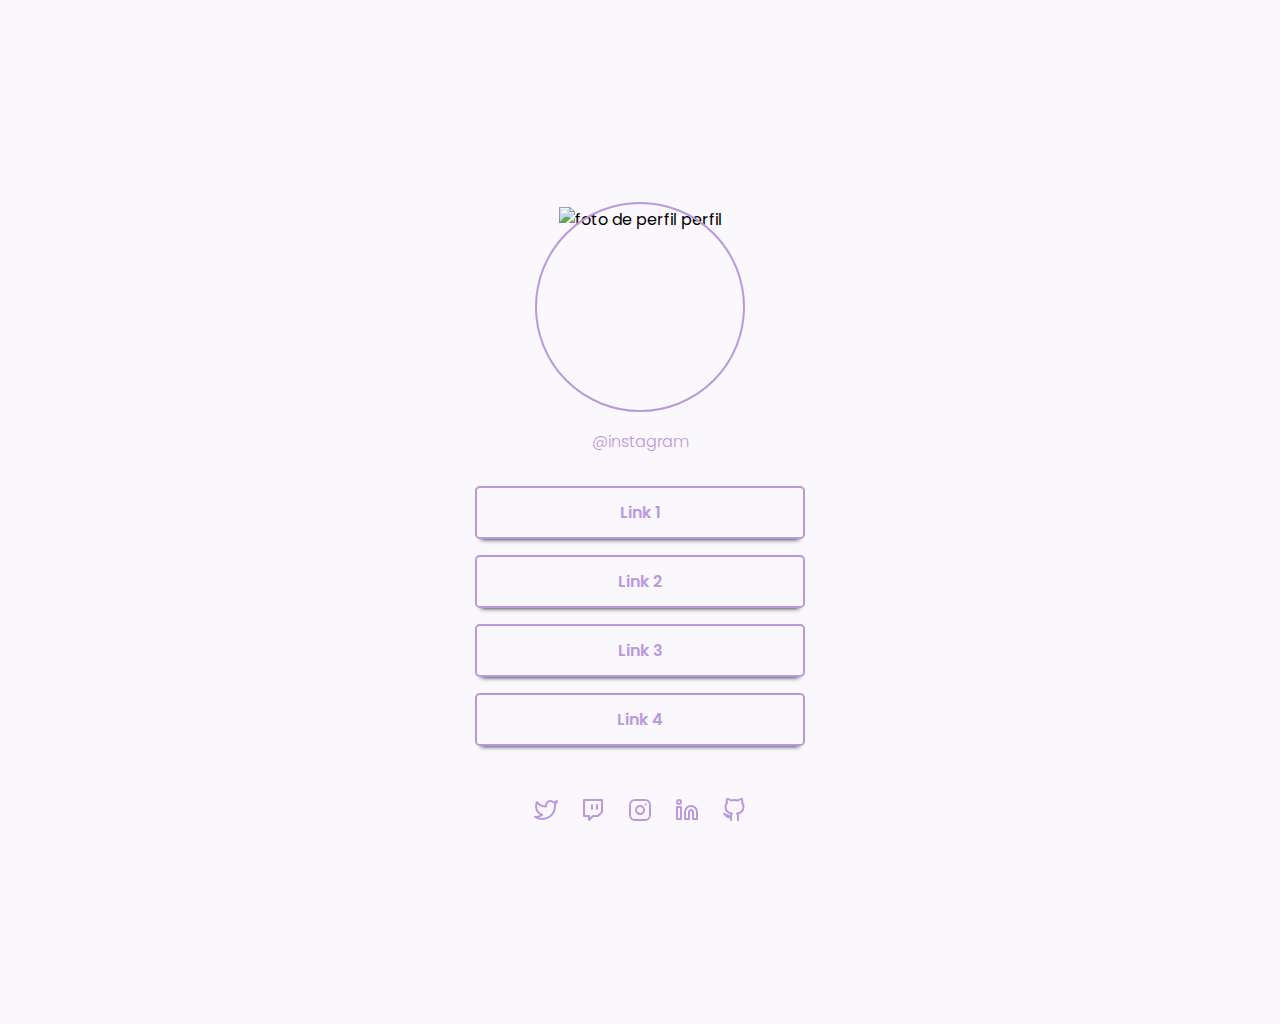
==== Desafio_Social_Tree/index.html @ 1da9c3a5 "rename folder" ====
<!DOCTYPE html>
<html lang="pt-br">
  <head>
    <meta charset="UTF-8" />
    <meta http-equiv="X-UA-Compatible" content="IE=edge" />
    <meta name="viewport" content="width=device-width, initial-scale=1.0" />
    <!--Fonts-->
    <link rel="preconnect" href="https://fonts.googleapis.com" />
    <link rel="preconnect" href="https://fonts.gstatic.com" crossorigin />
    <link
      href="https://fonts.googleapis.com/css2?family=Poppins:wght@300;600&display=swap"
      rel="stylesheet"
    />
    <!--FavIcon-->
    <link rel="apple-touch-icon" sizes="180x180" href="./assets/favicon_io/apple-touch-icon.png" />
    <link rel="icon" type="image/png" sizes="32x32" href="./assets/favicon_io/favicon-32x32.png" />
    <link rel="icon" type="image/png" sizes="16x16" href="./assets/favicon_io/favicon-16x16.png" />
    <link rel="manifest" href="/site.webmanifest" />
    <!--Styles-->
    <link rel="stylesheet" href="style.css" />
    <title>Social Tree</title>
  </head>
  <body>
    <div class="container">
      <div class="avatar">
        <span class="ext-circle"></span>
        <img
          src="https://images.unsplash.com/photo-1494790108377-be9c29b29330?ixlib=rb-1.2.1&ixid=MnwxMjA3fDB8MHxwaG90by1wYWdlfHx8fGVufDB8fHx8&auto=format&fit=crop&w=387&q=80"
          alt="foto de perfil perfil"
        />
      </div>
      <p class="link-instagram">
        <a
          href="
        https://www.instagram.com"
          >@instagram</a
        >
      </p>
      <div class="links">
        <div class="numbers-links"><a href="#">Link 1</a></div>
        <div class="numbers-links"><a href="#">Link 2</a></div>
        <div class="numbers-links"><a href="#">Link 3</a></div>
        <div class="numbers-links"><a href="#">Link 4</a></div>
      </div>
      <div class="icons">
        <ul>
          <li><a href="https://twitter.com/" target="_blank"><img src="./assets/twitter.svg" alt="Links para o Twitter" /></a></li>
          <li><a href="https://www.twitch.tv/" target="_blank"><img src="./assets/twitch.svg" alt="Link para a Twitch" /></a></li>
          <li><a href="https://www.instagram.com" target="_blank"><img src="./assets/instagram.svg" alt="Link para o Instagram" /></a></li>
          <li><a href="https://www.linkedin.com/" target="_blank"><img src="./assets/linkedin.svg" alt="Link para o Linkedin"/></a></li>
          <li><a href="https://github.com" target="_blank"><img src="./assets/github.svg" alt="Link para o Github"/></a></li>
        </ul>
      </div>
    </div>
  </body>
</html>
---- Desafio_Social_Tree/style.css ----
/* RESET */
*{
  margin: 0% auto;
  padding: 0%;
}

ul {
  list-style: none;
}

a {
  text-decoration: none;
}

/*******VARIABLES***********/
:root {
  /* Color */
  --hue: 270;
  --body-bg-color: hsl(var(--hue) 60% 98%);
  --purple: hsl(var(--hue) 50% 73%);
  /* Size Font*/
  --family-font: 'Poppins', sans-serif;
}

/*******BASE***********/
body {
  background-color: var(--body-bg-color);
  font-family: 'Poppins', sans-serif;
  -webkit-font-smoothing: antialiased;
  display: grid;
  place-items: center;
}

.container {
  max-width: 21.875rem;
  margin-left: auto;
  margin-right: auto;
  text-align: center;
}

.avatar {
  width: 12.5rem;
  height: 12.5rem;
  margin: 12.9375rem auto 0;
  position: relative;
  /*Agora ao invés do position absolute fizer o top -15px na página inteira, ele fará em relação a esta classe avatar, por isso o "relative"*/
}
.avatar span {
  position: absolute;
  width: 12.875rem;
  height: 12.875rem;
  border-radius: 100%;
  border-style: solid;
  border-width: 0.125rem;
  line-height: 3.125rem;
  border-color: var(--purple);
  background-color: rgba(0, 0, 0, 0);
  top: -.3rem;
  left: -.3rem;
  /*Por causa das configurações de clippy-path no estilo abaixo, este cara perdeu o seu nível, retornaremos isso usando o z-index, trazendo ele pra frente*/
  z-index: 1;
}
.avatar > img {
  width: 12.5rem;
  height: 12.5rem;
  object-fit: cover;
  /*Esta funcionalidade object-fit, vai fazer com que a minha imagem se adapte, não fique toda esticada, desproporcional, então vamos cobrir (cover)*/
  /*clip-path: polygon(0 25%, 50% 0, 100% 25%, 100% 75%, 50% 100%, 0 75%);*/
  clip-path: circle(6.25rem at center);
  /*Podemos usar uma ferramenta online pra construir melhor nosso polígino, digitando no google: clippy css. E copiando */

  /*Esse sinal > vai selecionar dentro do avatar a imagem que está no primeiro nível, já que a outra que está dentro do span está no segundo, e eu não quero modificar ela agora.*/
}

p.link-instagram{
  width: 6.1875rem;
  height: 1.5rem;
  margin-top: 1.375rem;
}
.link-instagram {
  display: flex;
}
.link-instagram a{
  justify-content: center;
  font: 300 1rem var(--family-font);
  color: var(--purple);
  border-radius: 50%;
}

.links{
  margin-top: 2.0625rem;
}

.numbers-links{
  display: flex;
  width: 20.375rem;
  height: 3.0625rem;
  border-color: var(--purple);
  border-style: solid;
  border-width: 2px;
  line-height: 50px;
  border-radius: 0.3rem 0.3rem;
  align-items: center;
  margin-bottom: 1rem;
  box-shadow: 0 0.375rem 0.3125rem -0.375rem black;
}

.numbers-links a {
  display: flex;
  width: 3.75rem;
  height: 1.5rem;
  align-items: center;
  justify-content: center;
  color: var(--purple);
  font: 600 1rem var(--family-font);
}

.icons{
  margin-bottom: 12.625rem;
}
.icons ul{
  margin-top: 3.25rem;
  width: 15.92rem;
  height: 1.5rem;
  text-align: center;
  padding: 0;
}
.icons li{
  display:inline-block;
  vertical-align: top;
  padding: 0 0.6rem;
  height: 1.5rem;
}
.icons li img{
  max-width: 100%;
  height: auto;
}
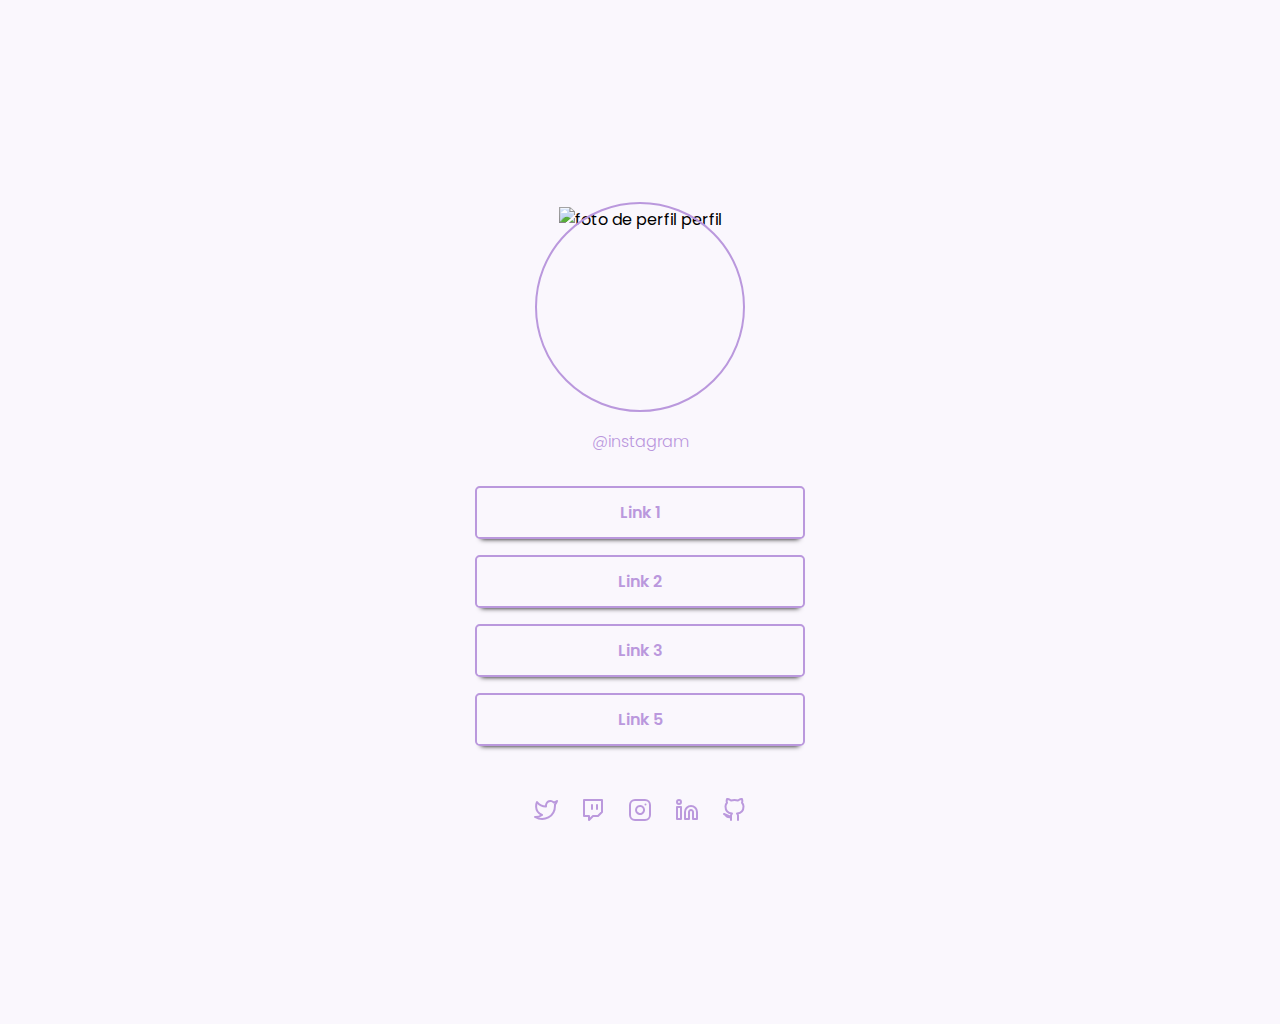
==== commit 3e23b125: "test update netify" ====
--- a/Desafio_Social_Tree/index.html
+++ b/Desafio_Social_Tree/index.html
@@ -40,7 +40,7 @@
         <div class="numbers-links"><a href="#">Link 1</a></div>
         <div class="numbers-links"><a href="#">Link 2</a></div>
         <div class="numbers-links"><a href="#">Link 3</a></div>
-        <div class="numbers-links"><a href="#">Link 4</a></div>
+        <div class="numbers-links"><a href="#">Link 5</a></div>
       </div>
       <div class="icons">
         <ul>
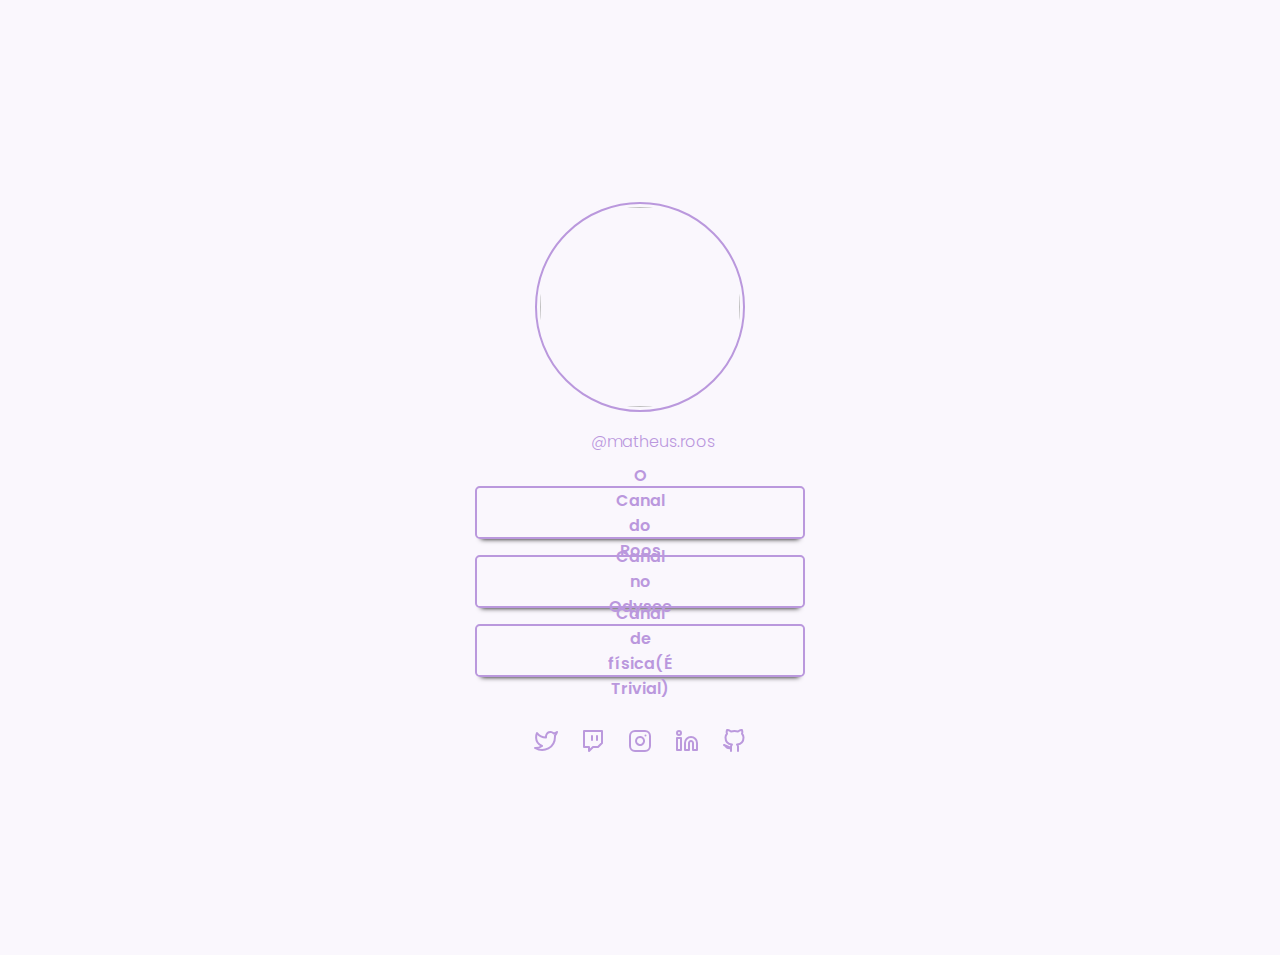
==== commit a48388cb: "change color svg" ====
--- a/Desafio_Social_Tree/index.html
+++ b/Desafio_Social_Tree/index.html
@@ -24,31 +24,32 @@
     <div class="container">
       <div class="avatar">
         <span class="ext-circle"></span>
-        <img
+        <!--<img
           src="https://images.unsplash.com/photo-1494790108377-be9c29b29330?ixlib=rb-1.2.1&ixid=MnwxMjA3fDB8MHxwaG90by1wYWdlfHx8fGVufDB8fHx8&auto=format&fit=crop&w=387&q=80"
           alt="foto de perfil perfil"
-        />
+        />-->
+        <img src="./assets/perfil_insta2.jpg" alt="">
       </div>
       <p class="link-instagram">
         <a
           href="
-        https://www.instagram.com"
-          >@instagram</a
+        https://www.instagram.com/matheus.roos/"
+          >@matheus.roos</a
         >
       </p>
       <div class="links">
-        <div class="numbers-links"><a href="#">Link 1</a></div>
-        <div class="numbers-links"><a href="#">Link 2</a></div>
-        <div class="numbers-links"><a href="#">Link 3</a></div>
-        <div class="numbers-links"><a href="#">Link 5</a></div>
+        <div class="numbers-links"><a href="https://www.youtube.com/ocanaldoroos">O Canal do Roos</a></div>
+        <div class="numbers-links"><a href="https://odysee.com/@ocanaldoroos:b">Canal no Odysee</a></div>
+        <div class="numbers-links"><a href="https://www.youtube.com/channel/UCUhhZNm7iHgF72FJUrmF6lg">Canal de física(É Trivial)</a></div>
+        <!--<div class="numbers-links"><a href="#">Link 5</a></div>-->
       </div>
       <div class="icons">
-        <ul>
+        <ul id="icones">
           <li><a href="https://twitter.com/" target="_blank"><img src="./assets/twitter.svg" alt="Links para o Twitter" /></a></li>
           <li><a href="https://www.twitch.tv/" target="_blank"><img src="./assets/twitch.svg" alt="Link para a Twitch" /></a></li>
-          <li><a href="https://www.instagram.com" target="_blank"><img src="./assets/instagram.svg" alt="Link para o Instagram" /></a></li>
-          <li><a href="https://www.linkedin.com/" target="_blank"><img src="./assets/linkedin.svg" alt="Link para o Linkedin"/></a></li>
-          <li><a href="https://github.com" target="_blank"><img src="./assets/github.svg" alt="Link para o Github"/></a></li>
+          <li><a href="https://www.instagram.com/matheus.roos/" target="_blank"><img src="./assets/instagram.svg" alt="Link para o Instagram" /></a></li>
+          <li><a href="https://www.linkedin.com/in/matheus-roos-869a83109/" target="_blank"><img src="./assets/linkedin.svg" alt="Link para o Linkedin"/></a></li>
+          <li><a href="https://github.com/7Roos" target="_blank"><img src="./assets/github.svg" alt="Link para o Github"/></a></li>
         </ul>
       </div>
     </div>
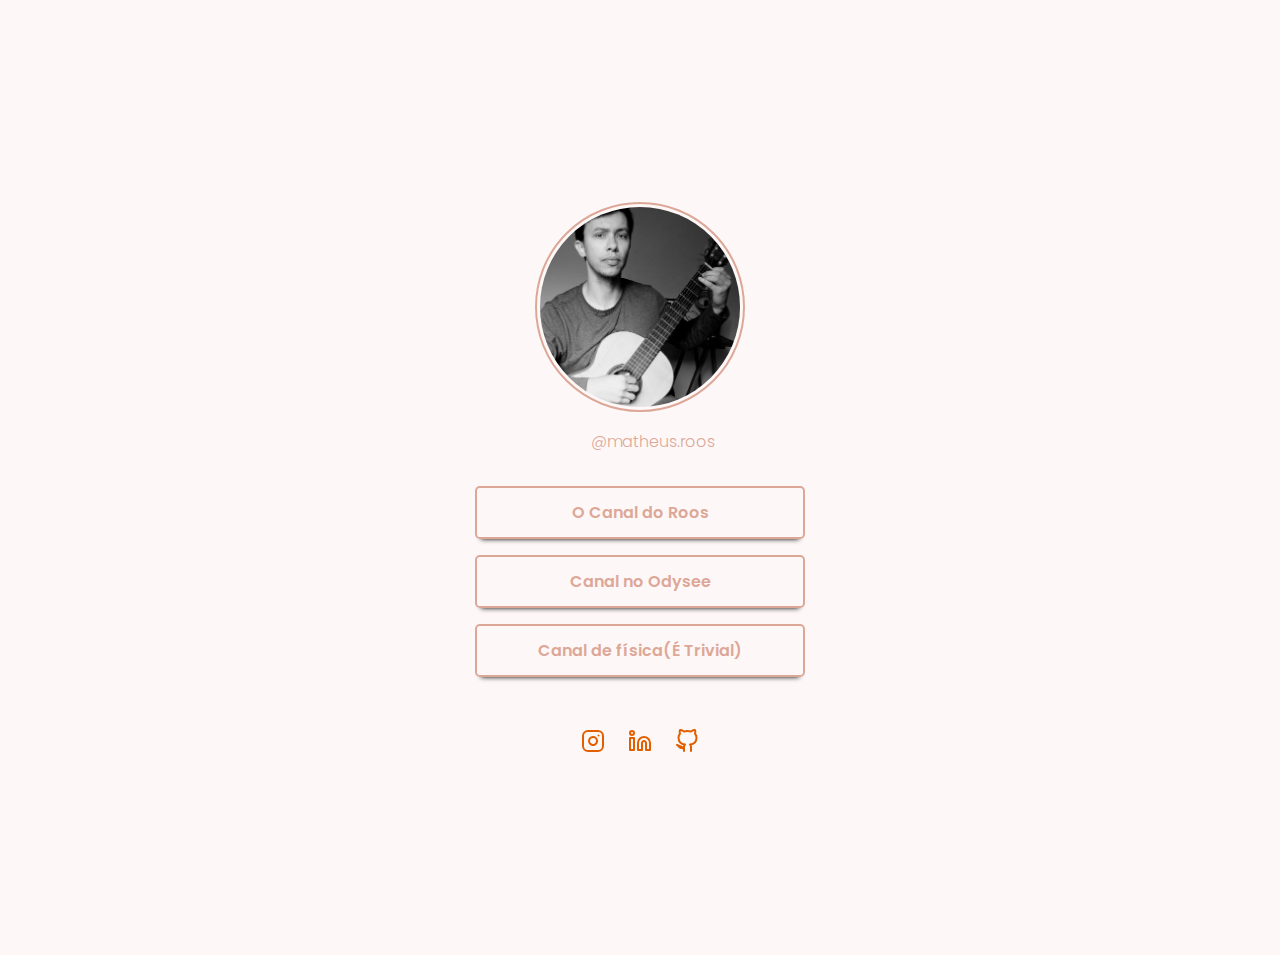
==== commit 3871f16f: "target blank" ====
--- a/Desafio_Social_Tree/index.html
+++ b/Desafio_Social_Tree/index.html
@@ -12,9 +12,23 @@
       rel="stylesheet"
     />
     <!--FavIcon-->
-    <link rel="apple-touch-icon" sizes="180x180" href="./assets/favicon_io/apple-touch-icon.png" />
-    <link rel="icon" type="image/png" sizes="32x32" href="./assets/favicon_io/favicon-32x32.png" />
-    <link rel="icon" type="image/png" sizes="16x16" href="./assets/favicon_io/favicon-16x16.png" />
+    <link
+      rel="apple-touch-icon"
+      sizes="180x180"
+      href="./assets/favicon_io/apple-touch-icon.png"
+    />
+    <link
+      rel="icon"
+      type="image/png"
+      sizes="32x32"
+      href="./assets/favicon_io/favicon-32x32.png"
+    />
+    <link
+      rel="icon"
+      type="image/png"
+      sizes="16x16"
+      href="./assets/favicon_io/favicon-16x16.png"
+    />
     <link rel="manifest" href="/site.webmanifest" />
     <!--Styles-->
     <link rel="stylesheet" href="style.css" />
@@ -28,28 +42,57 @@
           src="https://images.unsplash.com/photo-1494790108377-be9c29b29330?ixlib=rb-1.2.1&ixid=MnwxMjA3fDB8MHxwaG90by1wYWdlfHx8fGVufDB8fHx8&auto=format&fit=crop&w=387&q=80"
           alt="foto de perfil perfil"
         />-->
-        <img src="./assets/perfil_insta2.jpg" alt="">
+        <img src="./assets/perfil_insta2.jpg" alt="foto de perfil" />
       </div>
       <p class="link-instagram">
         <a
           href="
         https://www.instagram.com/matheus.roos/"
+          target="_blank"
           >@matheus.roos</a
         >
       </p>
       <div class="links">
-        <div class="numbers-links"><a href="https://www.youtube.com/ocanaldoroos">O Canal do Roos</a></div>
-        <div class="numbers-links"><a href="https://odysee.com/@ocanaldoroos:b">Canal no Odysee</a></div>
-        <div class="numbers-links"><a href="https://www.youtube.com/channel/UCUhhZNm7iHgF72FJUrmF6lg">Canal de física(É Trivial)</a></div>
+        <div class="numbers-links">
+          <a href="https://www.youtube.com/ocanaldoroos" target="_blank"
+            >O Canal do Roos</a
+          >
+        </div>
+        <div class="numbers-links">
+          <a href="https://odysee.com/@ocanaldoroos:b" target="_blank"
+            >Canal no Odysee</a
+          >
+        </div>
+        <div class="numbers-links">
+          <a
+            href="https://www.youtube.com/channel/UCUhhZNm7iHgF72FJUrmF6lg"
+            target="_blank"
+            >Canal de física(É Trivial)</a
+          >
+        </div>
         <!--<div class="numbers-links"><a href="#">Link 5</a></div>-->
       </div>
       <div class="icons">
         <ul id="icones">
-          <li><a href="https://twitter.com/" target="_blank"><img src="./assets/twitter.svg" alt="Links para o Twitter" /></a></li>
-          <li><a href="https://www.twitch.tv/" target="_blank"><img src="./assets/twitch.svg" alt="Link para a Twitch" /></a></li>
-          <li><a href="https://www.instagram.com/matheus.roos/" target="_blank"><img src="./assets/instagram.svg" alt="Link para o Instagram" /></a></li>
-          <li><a href="https://www.linkedin.com/in/matheus-roos-869a83109/" target="_blank"><img src="./assets/linkedin.svg" alt="Link para o Linkedin"/></a></li>
-          <li><a href="https://github.com/7Roos" target="_blank"><img src="./assets/github.svg" alt="Link para o Github"/></a></li>
+          <!--<li><a href="https://twitter.com/" target="_blank"><img src="./assets/twitter.svg" alt="Links para o Twitter" /></a></li>
+          <li><a href="https://www.twitch.tv/" target="_blank"><img src="./assets/twitch.svg" alt="Link para a Twitch" /></a></li>-->
+          <li>
+            <a href="https://www.instagram.com/matheus.roos/" target="_blank"
+              ><img src="./assets/instagram.svg" alt="Link para o Instagram"
+            /></a>
+          </li>
+          <li>
+            <a
+              href="https://www.linkedin.com/in/matheus-roos-869a83109/"
+              target="_blank"
+              ><img src="./assets/linkedin.svg" alt="Link para o Linkedin"
+            /></a>
+          </li>
+          <li>
+            <a href="https://github.com/7Roos" target="_blank"
+              ><img src="./assets/github.svg" alt="Link para o Github"
+            /></a>
+          </li>
         </ul>
       </div>
     </div>
--- a/Desafio_Social_Tree/style.css
+++ b/Desafio_Social_Tree/style.css
@@ -15,7 +15,7 @@
 /*******VARIABLES***********/
 :root {
   /* Color */
-  --hue: 270;
+  --hue: 13;
   --body-bg-color: hsl(var(--hue) 60% 98%);
   --purple: hsl(var(--hue) 50% 73%);
   /* Size Font*/
@@ -107,7 +107,7 @@
 
 .numbers-links a {
   display: flex;
-  width: 3.75rem;
+  width: 15.75rem;
   height: 1.5rem;
   align-items: center;
   justify-content: center;
@@ -117,6 +117,8 @@
 
 .icons{
   margin-bottom: 12.625rem;
+  
+  
 }
 .icons ul{
   margin-top: 3.25rem;
@@ -124,14 +126,20 @@
   height: 1.5rem;
   text-align: center;
   padding: 0;
+  
+  
 }
 .icons li{
   display:inline-block;
   vertical-align: top;
   padding: 0 0.6rem;
   height: 1.5rem;
+  
+  
 }
 .icons li img{
   max-width: 100%;
   height: auto;
+  filter: invert(.25) sepia(1.5) saturate(53) hue-rotate(13deg);
 }
+/*Convertida a cor dos ícones através de: https://jsfiddle.net/3tw2gjwt/52/*/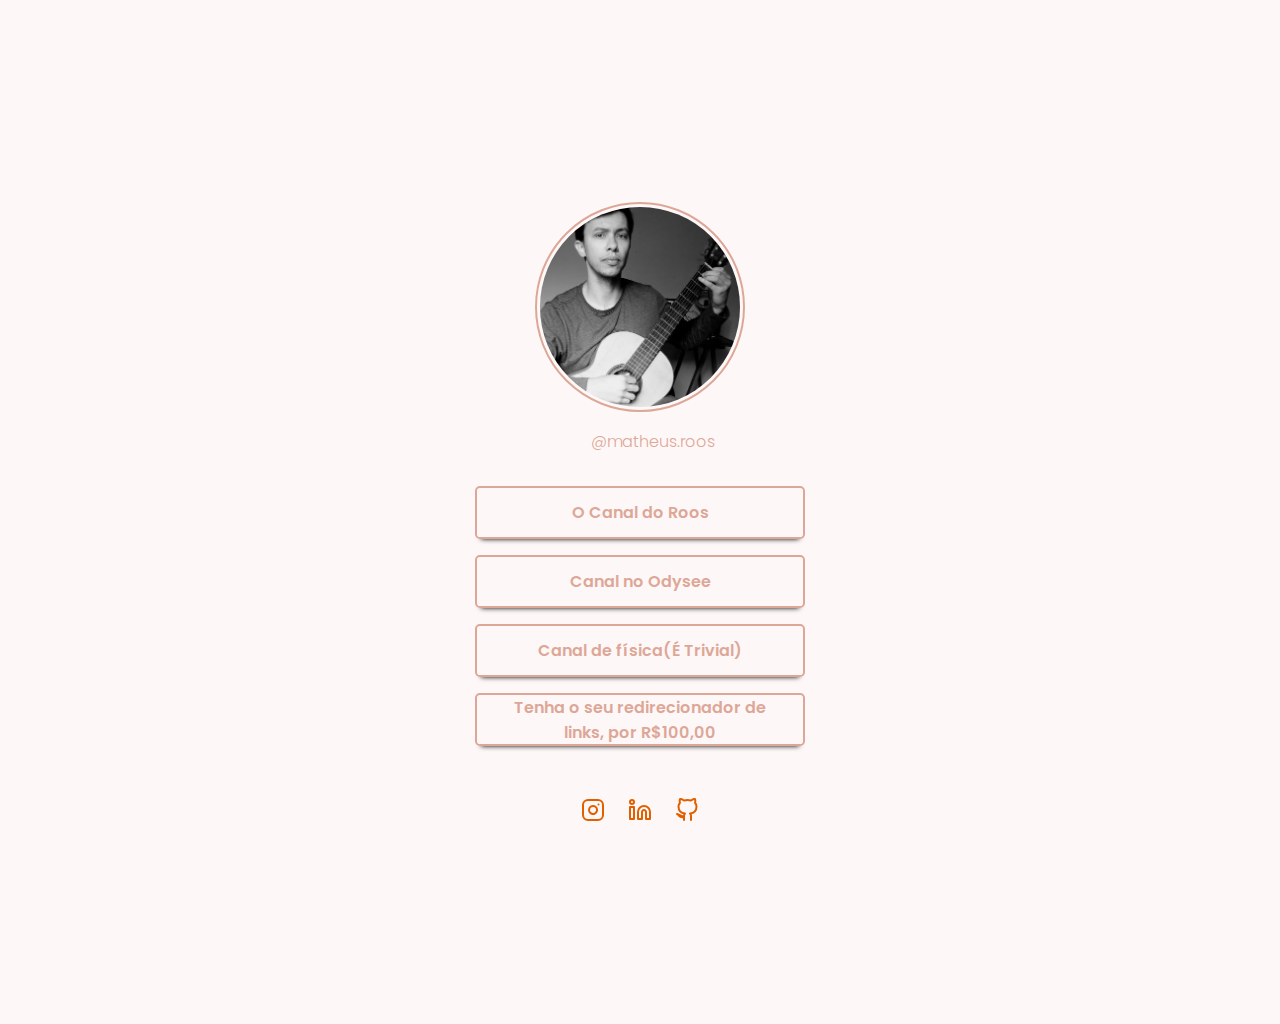
==== commit 839e4fc4: "anuncio" ====
--- a/Desafio_Social_Tree/index.html
+++ b/Desafio_Social_Tree/index.html
@@ -70,7 +70,7 @@
             >Canal de física(É Trivial)</a
           >
         </div>
-        <!--<div class="numbers-links"><a href="#">Link 5</a></div>-->
+        <div class="numbers-links"><a href="https://api.whatsapp.com/send?phone=+5551995505912&text=Oi! Gostaria%20de%20ter%20o%20meu%20redirecionador%20de%20links">Tenha o seu redirecionador de links, por R$100,00</a></div>
       </div>
       <div class="icons">
         <ul id="icones">
